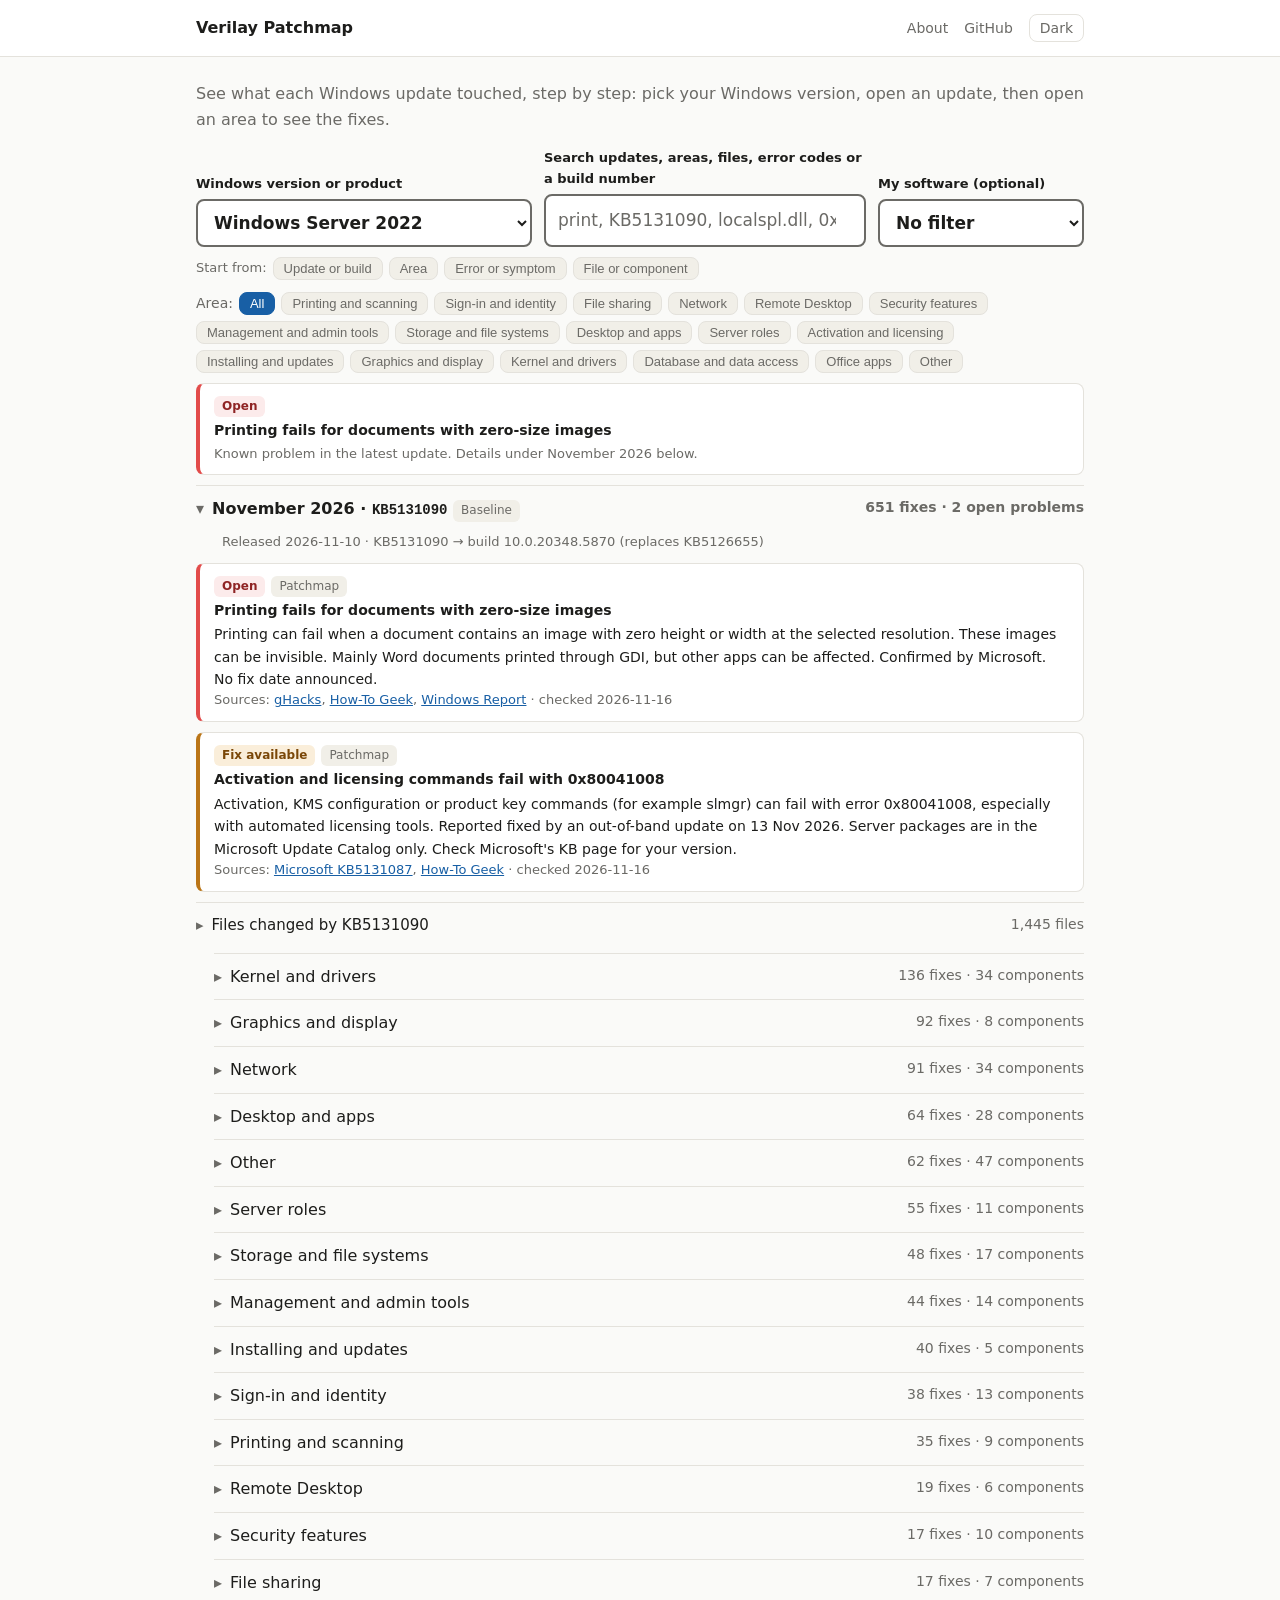
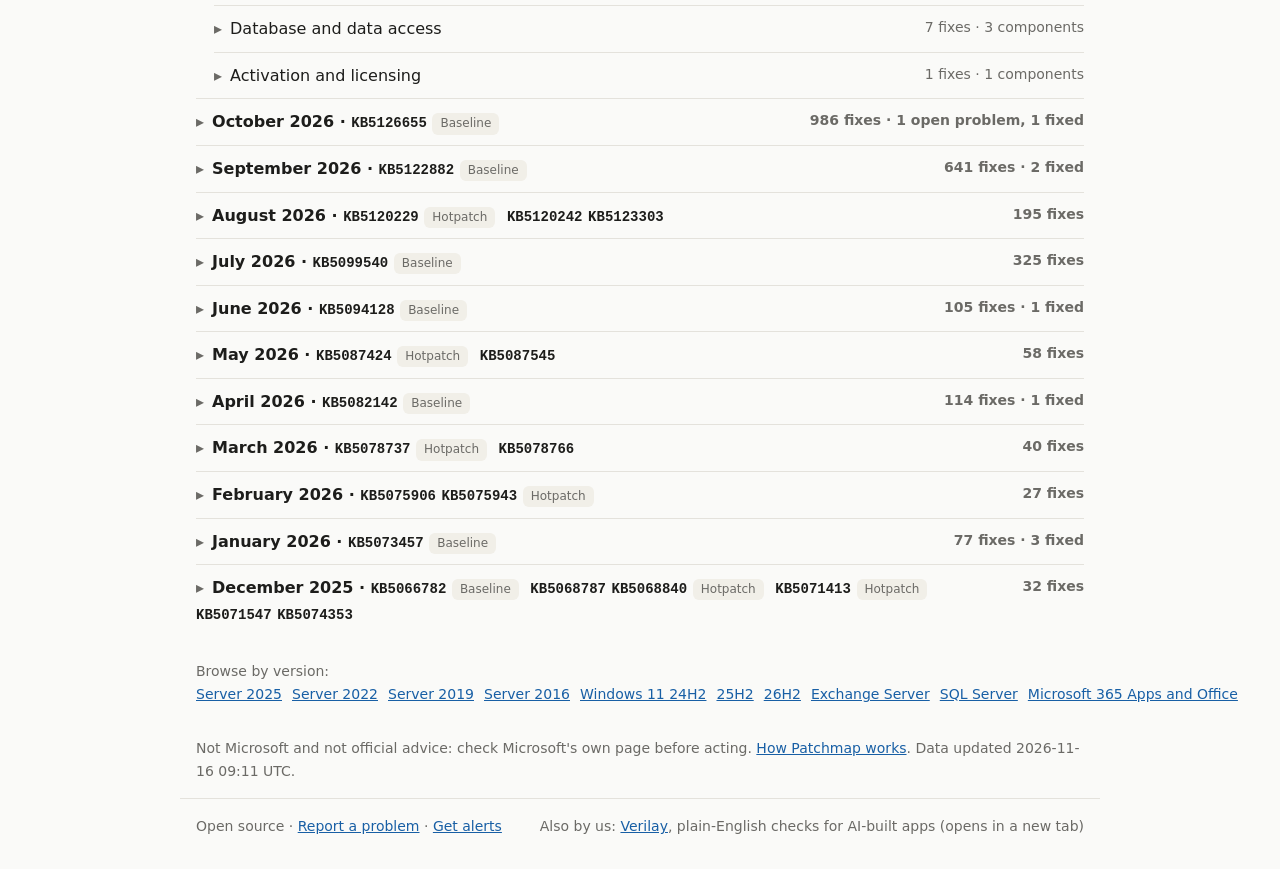
==== index.html @ dab92368 "Four ways in: grouped search suggestions (updates, areas, errors, files/components), Start from row," ====
<!doctype html>
<html lang="en">
<head>
<meta charset="utf-8">
<meta name="viewport" content="width=device-width, initial-scale=1">
<title>Verilay Patchmap</title>
<meta name="description" content="Free, open-source explorer of what each Windows update touched: areas, fixes and known problems, by Windows version.">
<link rel="stylesheet" href="style.css">
<link rel="alternate" type="application/atom+xml" title="Verilay Patchmap: Windows updates and known problems" href="feed.xml">
<script>try { if (localStorage.getItem("pm-theme") === "dark") document.documentElement.dataset.theme = "dark"; } catch (e) {}</script>
</head>
<body>
<header class="top">
  <div class="wrap bar">
    <a class="brand" href="./">Verilay Patchmap</a>
    <nav><a href="about.html">About</a><a href="https://github.com/ekbm/patchmap">GitHub</a><button class="theme" id="theme" type="button">Dark</button></nav>
  </div>
</header>

<main class="wrap">
  <p class="lead">See what each Windows update touched, step by step: pick your Windows version, open an update, then open an area to see the fixes.</p>

  <div class="controls">
    <div class="field">
      <label for="ver">Windows version or product</label>
      <select id="ver"></select>
    </div>
    <div class="field grow">
      <label for="q">Search updates, areas, files, error codes or a build number</label>
      <div class="search-wrap">
        <input id="q" type="search" placeholder="print, KB5131090, localspl.dll, 0x80041008, 20348.5870" autocomplete="off" role="combobox" aria-expanded="false" aria-controls="sugg">
        <div id="sugg" class="sugg" role="listbox" hidden></div>
      </div>
    </div>
    <div class="field">
      <label for="sw">My software (optional)</label>
      <select id="sw"></select>
    </div>
  </div>
  <div class="startfrom" id="startfrom">Start from:
    <button type="button" class="chip" data-mode="update">Update or build</button>
    <button type="button" class="chip" data-mode="area">Area</button>
    <button type="button" class="chip" data-mode="error">Error or symptom</button>
    <button type="button" class="chip" data-mode="file">File or component</button>
  </div>
  <div class="chips" id="chips"></div>

  <section id="swinfo"></section>
  <section id="issues"></section>
  <section id="results" aria-live="polite"></section>
  <section id="months"><p class="muted">Loading…</p></section>

  <p class="browse">Browse by version:
    <a href="/version/server-2025/">Server 2025</a><a href="/version/server-2022/">Server 2022</a><a href="/version/server-2019/">Server 2019</a><a href="/version/server-2016/">Server 2016</a><a href="/version/win11-24h2/">Windows 11 24H2</a><a href="/version/win11-25h2/">25H2</a><a href="/version/win11-26h2/">26H2</a><a href="/version/exchange/">Exchange Server</a><a href="/version/sql-server/">SQL Server</a><a href="/version/m365-apps/">Microsoft 365 Apps and Office</a></p>
  <p class="muted note">Not Microsoft and not official advice: check Microsoft's own page before acting. <a href="about.html">How Patchmap works</a>. <span id="gen"></span></p>
</main>

<footer class="wrap foot">
  <span>Open source · <a href="https://github.com/ekbm/patchmap/issues/new">Report a problem</a> · <a href="about.html#alerts">Get alerts</a></span>
  <span>Also by us: <a href="https://verilay.dev" target="_blank" rel="noopener">Verilay</a>, plain-English checks for AI-built apps (opens in a new tab)</span>
</footer>
<script src="app.js"></script>
</body>
</html>
---- style.css ----
:root {
  --bg: #fafaf8; --card: #ffffff; --text: #1d1d1b; --muted: #6b6a66; --line: #e4e2dc;
  --accent: #185fa5; --danger-bg: #fcebeb; --danger: #8f2424; --warn-bg: #faeeda; --warn: #7a4708;
  --ok-bg: #eaf3de; --ok: #2f5a0d; --chip: #f1efe8; --mono: ui-monospace, Consolas, monospace;
  --stripe-red: #e24b4a; --stripe-amber: #ba7517; --stripe-green: #639922;
  --field: #6b6a66; --focus: rgba(24, 95, 165, 0.25);
}
/* Light is the default for everyone. Dark only when the visitor picks it with the switch. */
:root[data-theme="dark"] {
  --bg: #161615; --card: #1f1f1d; --text: #ecebe6; --muted: #a3a29c; --line: #34332f;
  --accent: #85b7eb; --danger-bg: #3a1818; --danger: #f7c1c1; --warn-bg: #3a2a10; --warn: #fac775;
  --ok-bg: #1f2f12; --ok: #c0dd97; --chip: #2a2a27;
  --field: #8f8e88; --focus: rgba(133, 183, 235, 0.3);
}
.theme { margin-left: 16px; font: inherit; font-size: 14px; color: var(--muted); background: none; border: 1px solid var(--line); border-radius: 8px; padding: 2px 10px; cursor: pointer; }
* { box-sizing: border-box; }
html { -webkit-text-size-adjust: 100%; text-size-adjust: 100%; }
.brand { white-space: nowrap; }
nav { display: flex; align-items: center; }
@media (max-width: 440px) {
  nav a { margin-left: 12px; font-size: 13px; }
  .theme { margin-left: 12px; font-size: 13px; padding: 2px 8px; }
  .brand { font-size: 15px; }
}
body { margin: 0; background: var(--bg); color: var(--text); font: 16px/1.6 system-ui, -apple-system, "Segoe UI", sans-serif; }
a { color: var(--accent); }
.wrap { max-width: 920px; margin: 0 auto; padding: 0 16px; }
.top { border-bottom: 1px solid var(--line); background: var(--card); }
.bar { display: flex; justify-content: space-between; align-items: center; height: 56px; }
.brand { font-weight: 600; color: var(--text); text-decoration: none; }
nav a { margin-left: 16px; font-size: 14px; color: var(--muted); text-decoration: none; }
.lead { color: var(--muted); margin: 24px 0 16px; }
.controls { display: flex; gap: 12px; flex-wrap: wrap; align-items: flex-end; }
.field { display: flex; flex-direction: column; gap: 4px; }
.field.grow { flex: 1 1 260px; min-width: 0; }
.field label { font-size: 13px; font-weight: 600; color: var(--text); }
select, input { font: inherit; font-size: 17px; padding: 11px 12px; border: 2px solid var(--field); border-radius: 8px; background: var(--card); color: var(--text); width: 100%; }
select { font-weight: 600; cursor: pointer; }
input::placeholder { color: var(--muted); }
select:hover, input:hover { border-color: var(--text); }
select:focus, input:focus { outline: none; border-color: var(--accent); box-shadow: 0 0 0 3px var(--focus); }
.chips { margin: 12px 0 8px; display: flex; flex-wrap: wrap; gap: 6px; }
.chip { font-size: 13px; padding: 3px 10px; border-radius: 8px; background: var(--chip); border: 1px solid var(--line); color: var(--muted); cursor: pointer; }
.chip.on { background: var(--accent); color: var(--card); border-color: var(--accent); }
.issue { background: var(--card); border: 1px solid var(--line); border-left: 4px solid var(--muted); border-radius: 8px; padding: 10px 14px; margin: 10px 0; font-size: 14px; color: var(--text); }
.issue.open { border-left-color: var(--stripe-red); }
.issue.mitigated, .issue.fix-rolling-out, .issue.fix-available { border-left-color: var(--stripe-amber); }
.issue.fixed { border-left-color: var(--stripe-green); }
.issue.build { border-left-color: var(--accent); }
.issue.build > div { margin-top: 4px; }
.sw-box { border: 1px solid var(--line); border-left: 4px solid var(--accent); border-radius: 8px; padding: 8px 14px; margin: 10px 0; background: var(--card); }
.sw-h { font-weight: 600; font-size: 14px; margin-bottom: 2px; }
.sw-box details { border-top: 1px solid var(--line); }
.sw-box details:first-of-type { border-top: 0; }
.sw-box summary { padding: 6px 0; font-size: 14px; }
.sw-box .is { margin: 2px 0 6px 20px; }
.sw-card { border: 0; margin: 8px 0 0; }
.sw-card > summary { font-size: 14px; color: var(--accent); padding: 4px 0; }
.sw-list { margin: 6px 0; padding-left: 20px; font-size: 14px; }
.sw-list li { margin: 4px 0; }
.files { margin: 6px 0; }
.files > summary { font-size: 15px; }
.files-body { margin-left: 18px; }
.files-body .fix { margin-left: 18px; }
.picker { border: 1px solid var(--line); border-left: 4px solid var(--accent); border-radius: 8px; padding: 10px 14px; background: var(--card); margin: 8px 0 14px; }
.feedlink { display: flex; flex-wrap: wrap; gap: 8px; align-items: center; margin: 10px 0 2px; }
.feedlink code { font-family: var(--mono); font-size: 13px; background: var(--chip); padding: 6px 8px; border-radius: 6px; overflow-wrap: anywhere; flex: 1 1 260px; }
.feedlink .theme { margin-left: 0; }
.tshoot { margin-top: 8px; border-top: 1px solid var(--line); }
.tshoot > summary { font-weight: 600; color: var(--accent); }
.tshoot details { margin-left: 8px; }
.fh-month { margin-top: 6px; }
.fh-month > div { margin-left: 8px; }
.files.hp > summary { color: var(--muted); }
.search-wrap { position: relative; }
.sugg { position: absolute; left: 0; right: 0; top: calc(100% + 4px); z-index: 20; background: var(--card); border: 1px solid var(--field); border-radius: 8px; max-height: 60vh; overflow-y: auto; padding: 4px 0; }
.sugg .sg-h { font-size: 12px; font-weight: 600; color: var(--muted); padding: 6px 12px 2px; }
.sugg .sg-i { display: flex; justify-content: space-between; gap: 10px; padding: 6px 12px; cursor: pointer; font-size: 15px; }
.sugg .sg-i small { color: var(--muted); font-size: 12px; white-space: nowrap; }
.sugg .sg-i.active, .sugg .sg-i:hover { background: var(--chip); }
.startfrom { margin: 10px 0 0; font-size: 13px; color: var(--muted); display: flex; flex-wrap: wrap; gap: 6px; align-items: center; }
.startfrom .chip.on { background: var(--accent); color: var(--card); border-color: var(--accent); }
.jumps { margin-top: 8px; font-size: 14px; display: flex; flex-wrap: wrap; gap: 6px; align-items: center; }
.jumps .jl { font-size: 13px; padding: 2px 9px; border-radius: 8px; background: var(--chip); border: 1px solid var(--line); color: var(--text); text-decoration: none; }
.jumps .jh { color: var(--muted); font-size: 13px; }
.ok-line { color: var(--ok); font-weight: 600; }
.issue .it { font-weight: 600; display: block; margin: 2px 0; }
.issue .is { color: var(--muted); font-size: 13px; }
.pill { display: inline-block; font-size: 12px; font-weight: 600; padding: 1px 8px; border-radius: 6px; margin-right: 6px; }
.pill.open { background: var(--danger-bg); color: var(--danger); }
.pill.mitigated, .pill.fix-rolling-out, .pill.fix-available { background: var(--warn-bg); color: var(--warn); }
.pill.fixed { background: var(--ok-bg); color: var(--ok); }
.pill.src { background: var(--chip); color: var(--muted); font-weight: 400; }
.fixed-list { margin: 6px 0 10px; }
.fixed-list summary { font-size: 14px; color: var(--muted); }
.fixed-list .issue { margin-left: 18px; }
details { border-top: 1px solid var(--line); }
details details { margin-left: 18px; }
summary { cursor: pointer; padding: 10px 0; display: flex; justify-content: space-between; gap: 12px; list-style: none; }
summary::-webkit-details-marker { display: none; }
summary > .l::before { content: "▸"; color: var(--muted); margin-right: 8px; }
details[open] > summary > .l::before { content: "▾"; }
summary .l { flex: 1; min-width: 0; }
summary .r { color: var(--muted); font-size: 14px; white-space: nowrap; }
.month > summary { font-weight: 600; }
.kb { font-family: var(--mono); font-size: 14px; }
.fix { margin-left: 36px; padding: 6px 0; border-top: 1px dashed var(--line); font-size: 14px; display: flex; gap: 10px; flex-wrap: wrap; }
.fix .cve { font-family: var(--mono); font-size: 13px; }
.sev { font-size: 12px; padding: 1px 8px; border-radius: 6px; background: var(--chip); }
.sev.Critical { background: var(--danger-bg); color: var(--danger); }
.sev.Important { background: var(--warn-bg); color: var(--warn); }
.muted { color: var(--muted); font-size: 14px; }
.meta { color: var(--muted); font-size: 13px; margin: 0 0 6px 26px; }
.note { margin: 32px 0 16px; }
.about h2 { font-size: 18px; }
.foot { display: flex; justify-content: space-between; flex-wrap: wrap; gap: 8px; padding-top: 16px; padding-bottom: 32px; border-top: 1px solid var(--line); font-size: 14px; color: var(--muted); }
.sr { position: absolute; width: 1px; height: 1px; overflow: hidden; clip: rect(0 0 0 0); }
.page h1 { font-size: 26px; margin: 8px 0 4px; }
.crumbs { margin: 20px 0 0; }
.tablewrap { overflow-x: auto; }
.browse { margin: 24px 0 0; font-size: 14px; color: var(--muted); }
.browse a { margin-right: 10px; white-space: nowrap; }
.page h2 { font-size: 18px; margin: 32px 0 8px; }
.page li { margin: 4px 0; }
.steps { padding-left: 22px; }
.legend .issue { margin: 8px 0; }
.src-table { width: 100%; border-collapse: collapse; font-size: 14px; }
.src-table th, .src-table td { text-align: left; padding: 8px 10px 8px 0; border-top: 1px solid var(--line); vertical-align: top; }
.src-table th { color: var(--muted); font-weight: 500; }
.res-h { font-size: 15px; margin: 16px 0 4px; }
@media (max-width: 560px) { summary { flex-wrap: wrap; } summary .l { flex-basis: calc(100% - 32px); overflow-wrap: anywhere; } summary .r { white-space: normal; width: 100%; padding-left: 18px; } .fix { margin-left: 12px; } details details { margin-left: 10px; } }
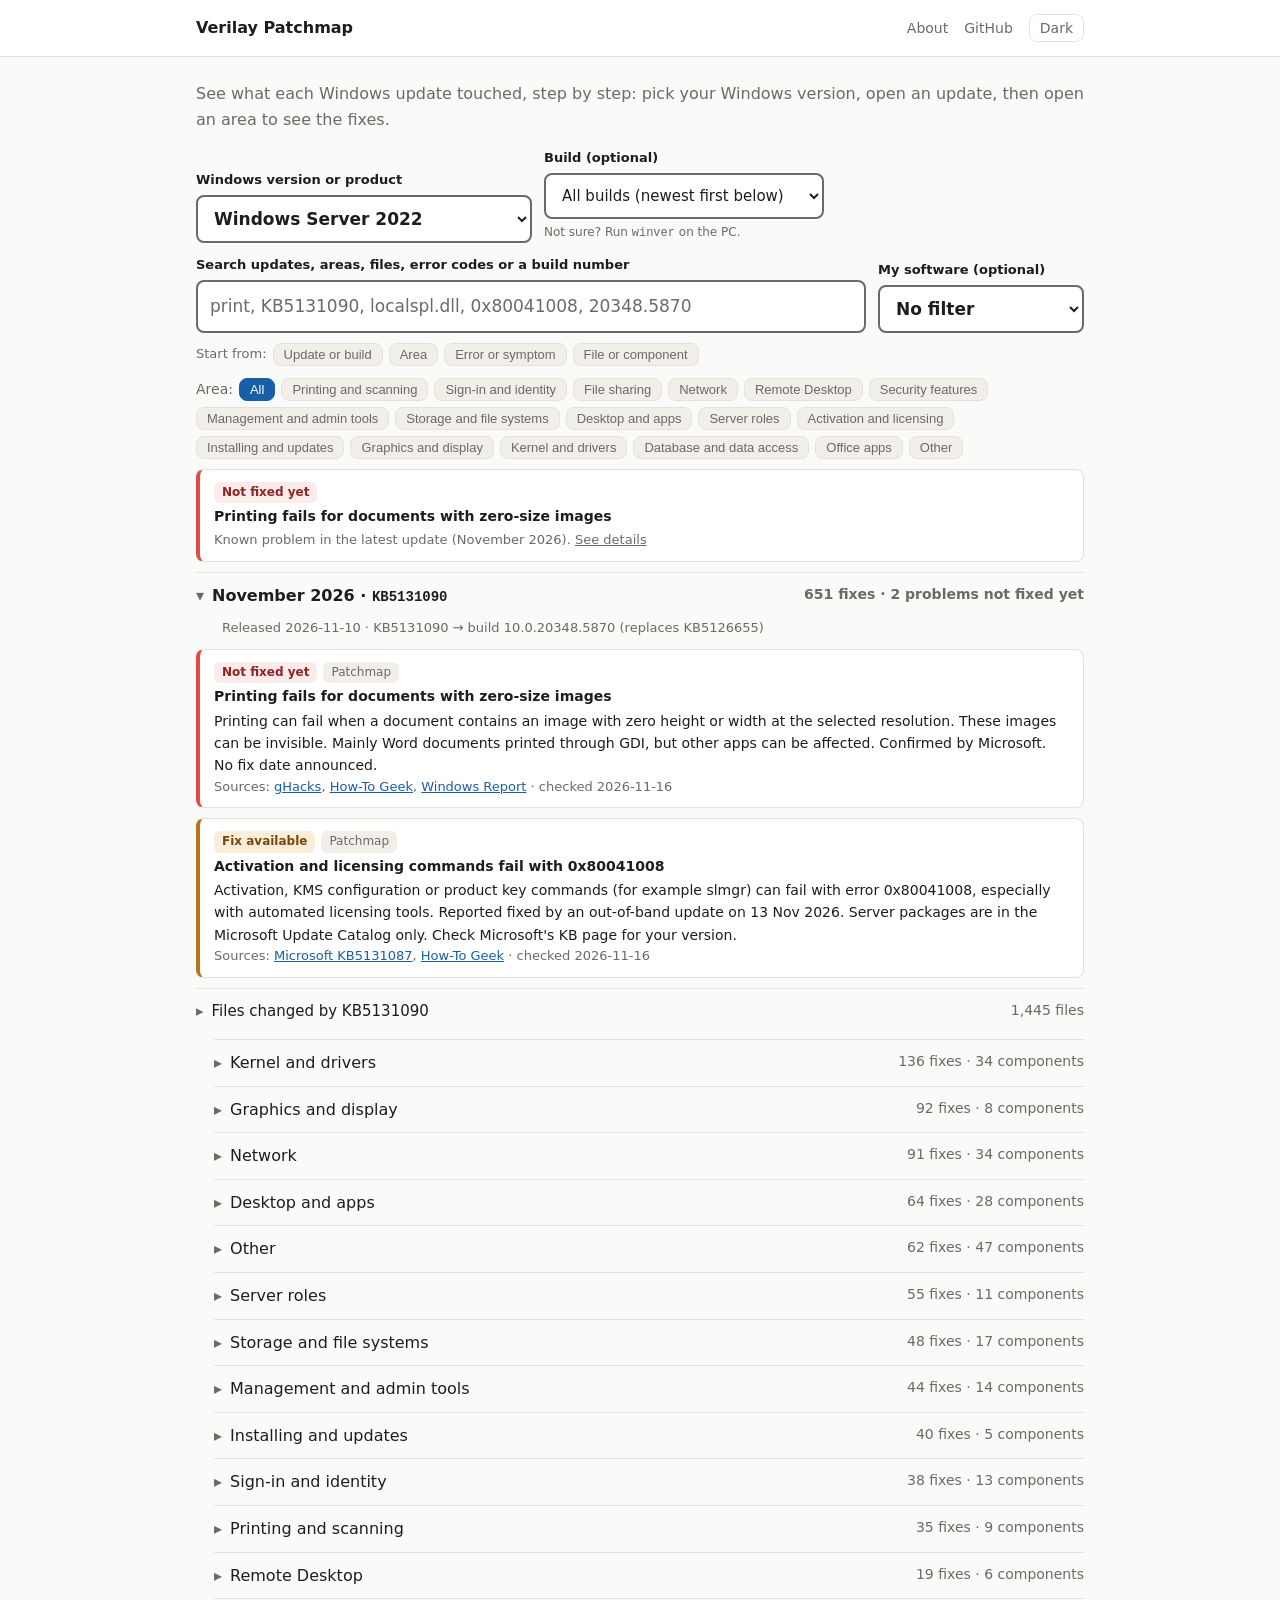
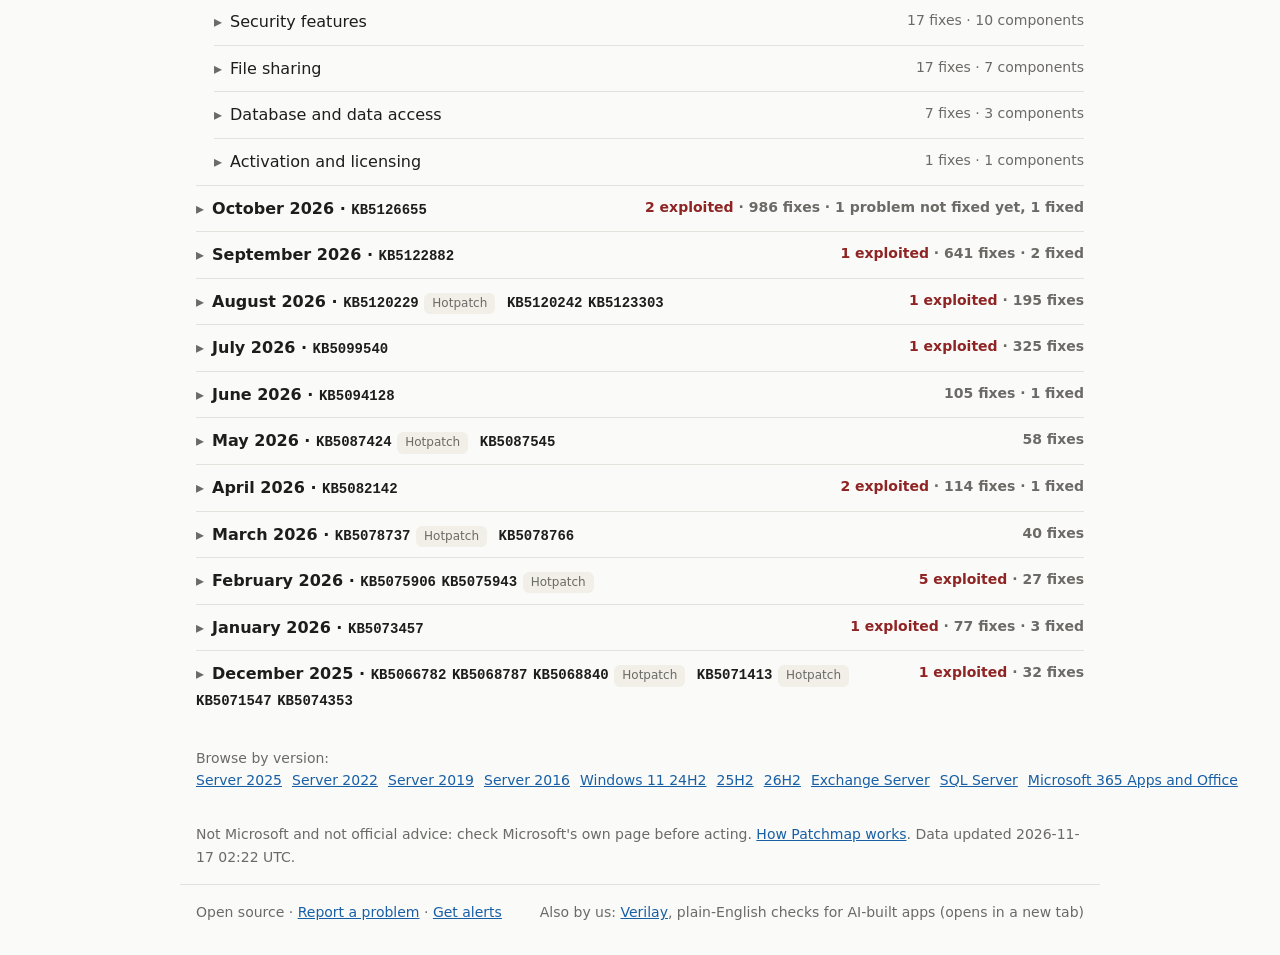
==== commit bed558a1: "Build menu next to the Windows version (newest first, with update, month and hotpatch/baseline); Bas" ====
--- a/index.html
+++ b/index.html
@@ -24,6 +24,11 @@
     <div class="field">
       <label for="ver">Windows version or product</label>
       <select id="ver"></select>
+    </div>
+    <div class="field" id="bldfield">
+      <label for="bld">Build (optional)</label>
+      <select id="bld"></select>
+      <small class="hint">Not sure? Run <code>winver</code> on the PC.</small>
     </div>
     <div class="field grow">
       <label for="q">Search updates, areas, files, error codes or a build number</label>
--- a/style.css
+++ b/style.css
@@ -83,6 +83,20 @@
 .jumps { margin-top: 8px; font-size: 14px; display: flex; flex-wrap: wrap; gap: 6px; align-items: center; }
 .jumps .jl { font-size: 13px; padding: 2px 9px; border-radius: 8px; background: var(--chip); border: 1px solid var(--line); color: var(--text); text-decoration: none; }
 .jumps .jh { color: var(--muted); font-size: 13px; }
+.shot { margin: 14px 0 18px; }
+.shot img { max-width: 100%; height: auto; border: 1px solid var(--line); border-radius: 8px; display: block; }
+.shot figcaption { font-size: 13px; color: var(--muted); margin-top: 6px; }
+a.issue.banner { display: block; text-decoration: none; cursor: pointer; }
+a.issue.banner:hover { border-color: var(--stripe-red); }
+.issue.flash { box-shadow: 0 0 0 3px var(--focus); transition: box-shadow .3s; }
+.pill.xp { background: var(--danger-bg); color: var(--danger); }
+.pill.dis { background: var(--warn-bg); color: var(--warn); }
+.xp-txt { color: var(--danger); font-weight: 600; }
+.xp-line { margin-top: 6px; padding: 6px 10px; border-radius: 6px; background: var(--danger-bg); color: var(--danger); }
+.field[hidden] { display: none; }
+.field .hint { font-size: 12px; color: var(--muted); }
+.field .hint code { font-size: 12px; }
+#bld { max-width: 280px; font-size: 15px; font-weight: 400; }
 .ok-line { color: var(--ok); font-weight: 600; }
 .issue .it { font-weight: 600; display: block; margin: 2px 0; }
 .issue .is { color: var(--muted); font-size: 13px; }
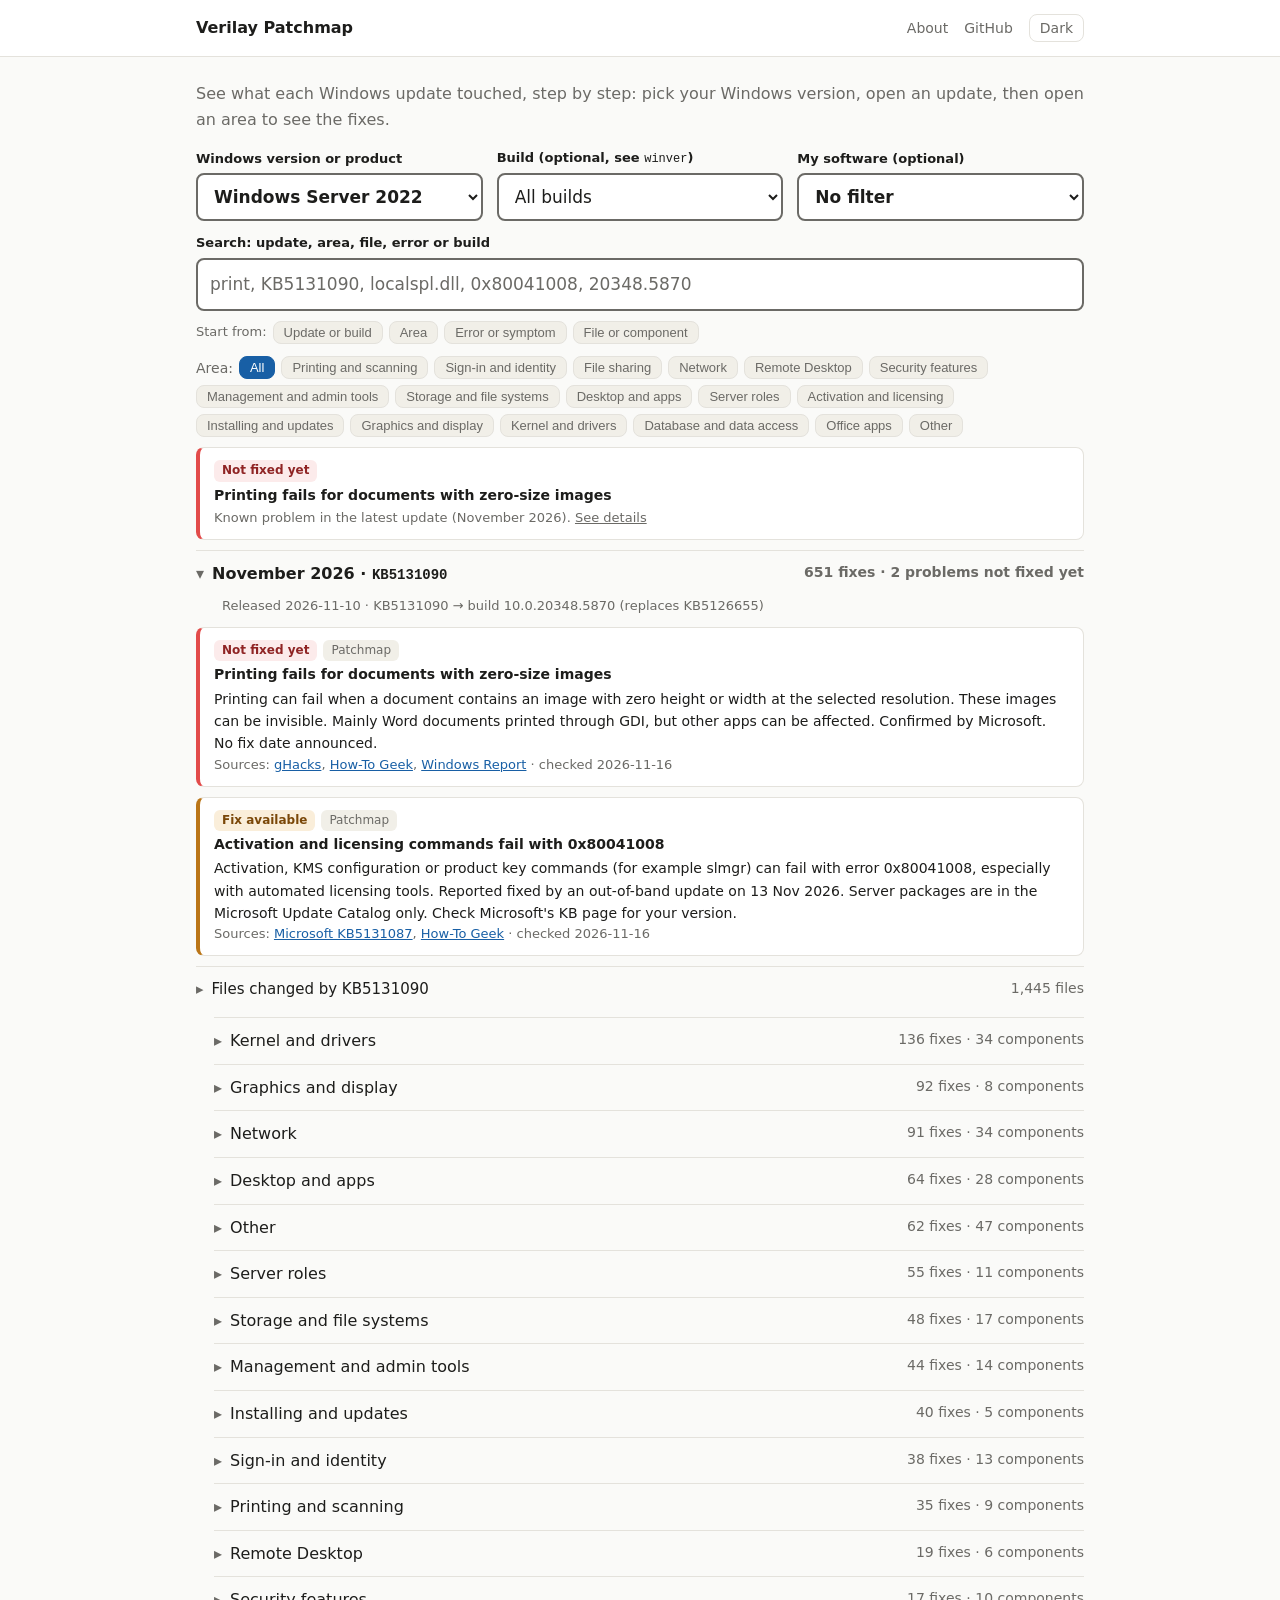
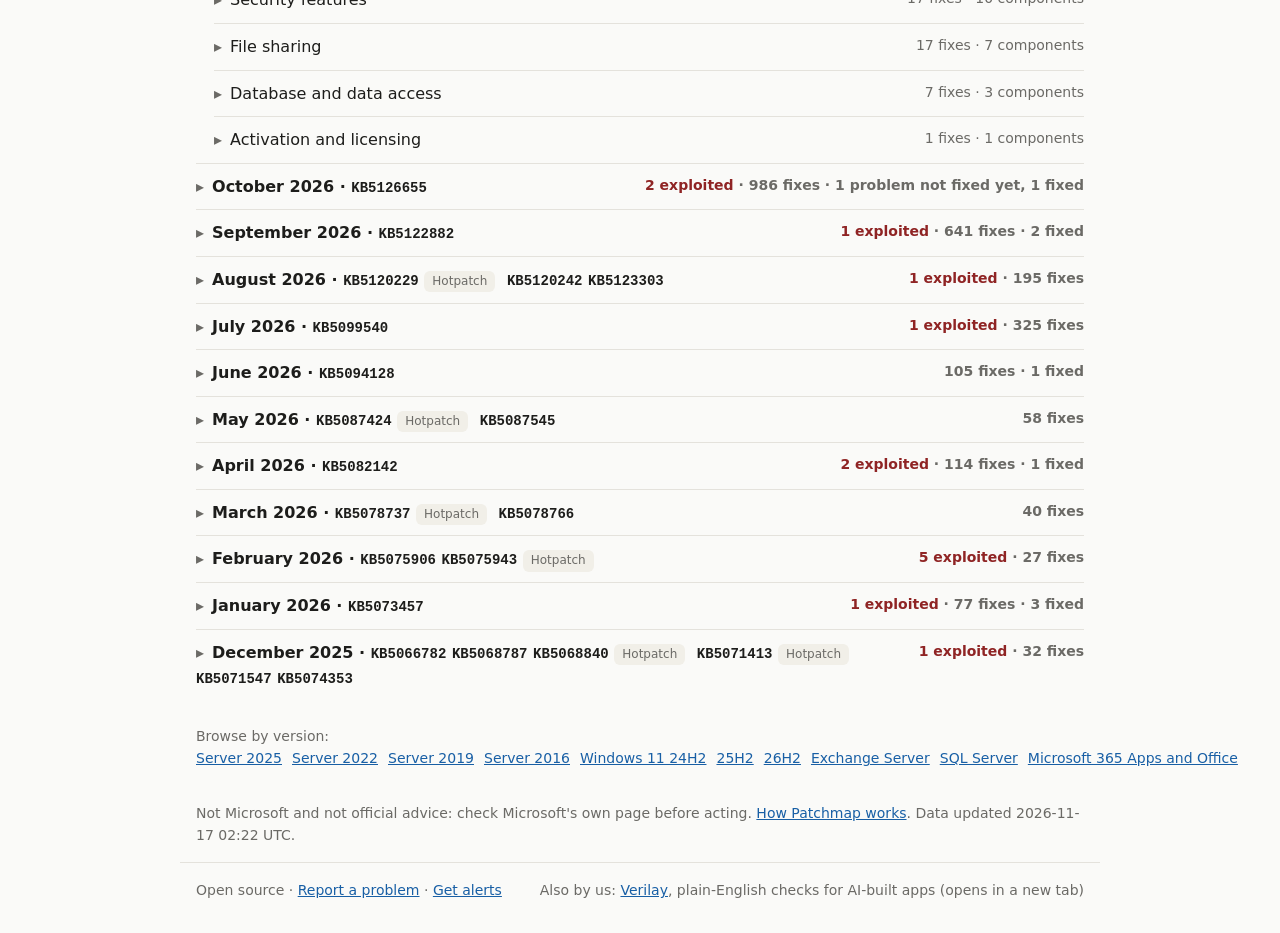
==== commit 96c1e476: "Tidier controls: version, build and software in one row, full-width search below; winver hint in the" ====
--- a/index.html
+++ b/index.html
@@ -26,20 +26,19 @@
       <select id="ver"></select>
     </div>
     <div class="field" id="bldfield">
-      <label for="bld">Build (optional)</label>
+      <label for="bld" title="Run winver on the PC to see its build">Build (optional, see <code>winver</code>)</label>
       <select id="bld"></select>
-      <small class="hint">Not sure? Run <code>winver</code> on the PC.</small>
+    </div>
+    <div class="field">
+      <label for="sw">My software (optional)</label>
+      <select id="sw"></select>
     </div>
     <div class="field grow">
-      <label for="q">Search updates, areas, files, error codes or a build number</label>
+      <label for="q">Search: update, area, file, error or build</label>
       <div class="search-wrap">
         <input id="q" type="search" placeholder="print, KB5131090, localspl.dll, 0x80041008, 20348.5870" autocomplete="off" role="combobox" aria-expanded="false" aria-controls="sugg">
         <div id="sugg" class="sugg" role="listbox" hidden></div>
       </div>
-    </div>
-    <div class="field">
-      <label for="sw">My software (optional)</label>
-      <select id="sw"></select>
     </div>
   </div>
   <div class="startfrom" id="startfrom">Start from:
--- a/style.css
+++ b/style.css
@@ -30,9 +30,11 @@
 .brand { font-weight: 600; color: var(--text); text-decoration: none; }
 nav a { margin-left: 16px; font-size: 14px; color: var(--muted); text-decoration: none; }
 .lead { color: var(--muted); margin: 24px 0 16px; }
-.controls { display: flex; gap: 12px; flex-wrap: wrap; align-items: flex-end; }
+/* Row 1: version, build, software (three equal columns). Row 2: search, full width. Phones: one column. */
+.controls { display: grid; grid-template-columns: repeat(3, minmax(0, 1fr)); gap: 12px 14px; align-items: end; }
 .field { display: flex; flex-direction: column; gap: 4px; }
-.field.grow { flex: 1 1 260px; min-width: 0; }
+.field.grow { grid-column: 1 / -1; }
+@media (max-width: 640px) { .controls { grid-template-columns: 1fr; } }
 .field label { font-size: 13px; font-weight: 600; color: var(--text); }
 select, input { font: inherit; font-size: 17px; padding: 11px 12px; border: 2px solid var(--field); border-radius: 8px; background: var(--card); color: var(--text); width: 100%; }
 select { font-weight: 600; cursor: pointer; }
@@ -94,9 +96,10 @@
 .xp-txt { color: var(--danger); font-weight: 600; }
 .xp-line { margin-top: 6px; padding: 6px 10px; border-radius: 6px; background: var(--danger-bg); color: var(--danger); }
 .field[hidden] { display: none; }
+.field label code { font-family: var(--mono); font-size: 12px; font-weight: 400; }
 .field .hint { font-size: 12px; color: var(--muted); }
 .field .hint code { font-size: 12px; }
-#bld { max-width: 280px; font-size: 15px; font-weight: 400; }
+#bld { font-weight: 400; }
 .ok-line { color: var(--ok); font-weight: 600; }
 .issue .it { font-weight: 600; display: block; margin: 2px 0; }
 .issue .is { color: var(--muted); font-size: 13px; }
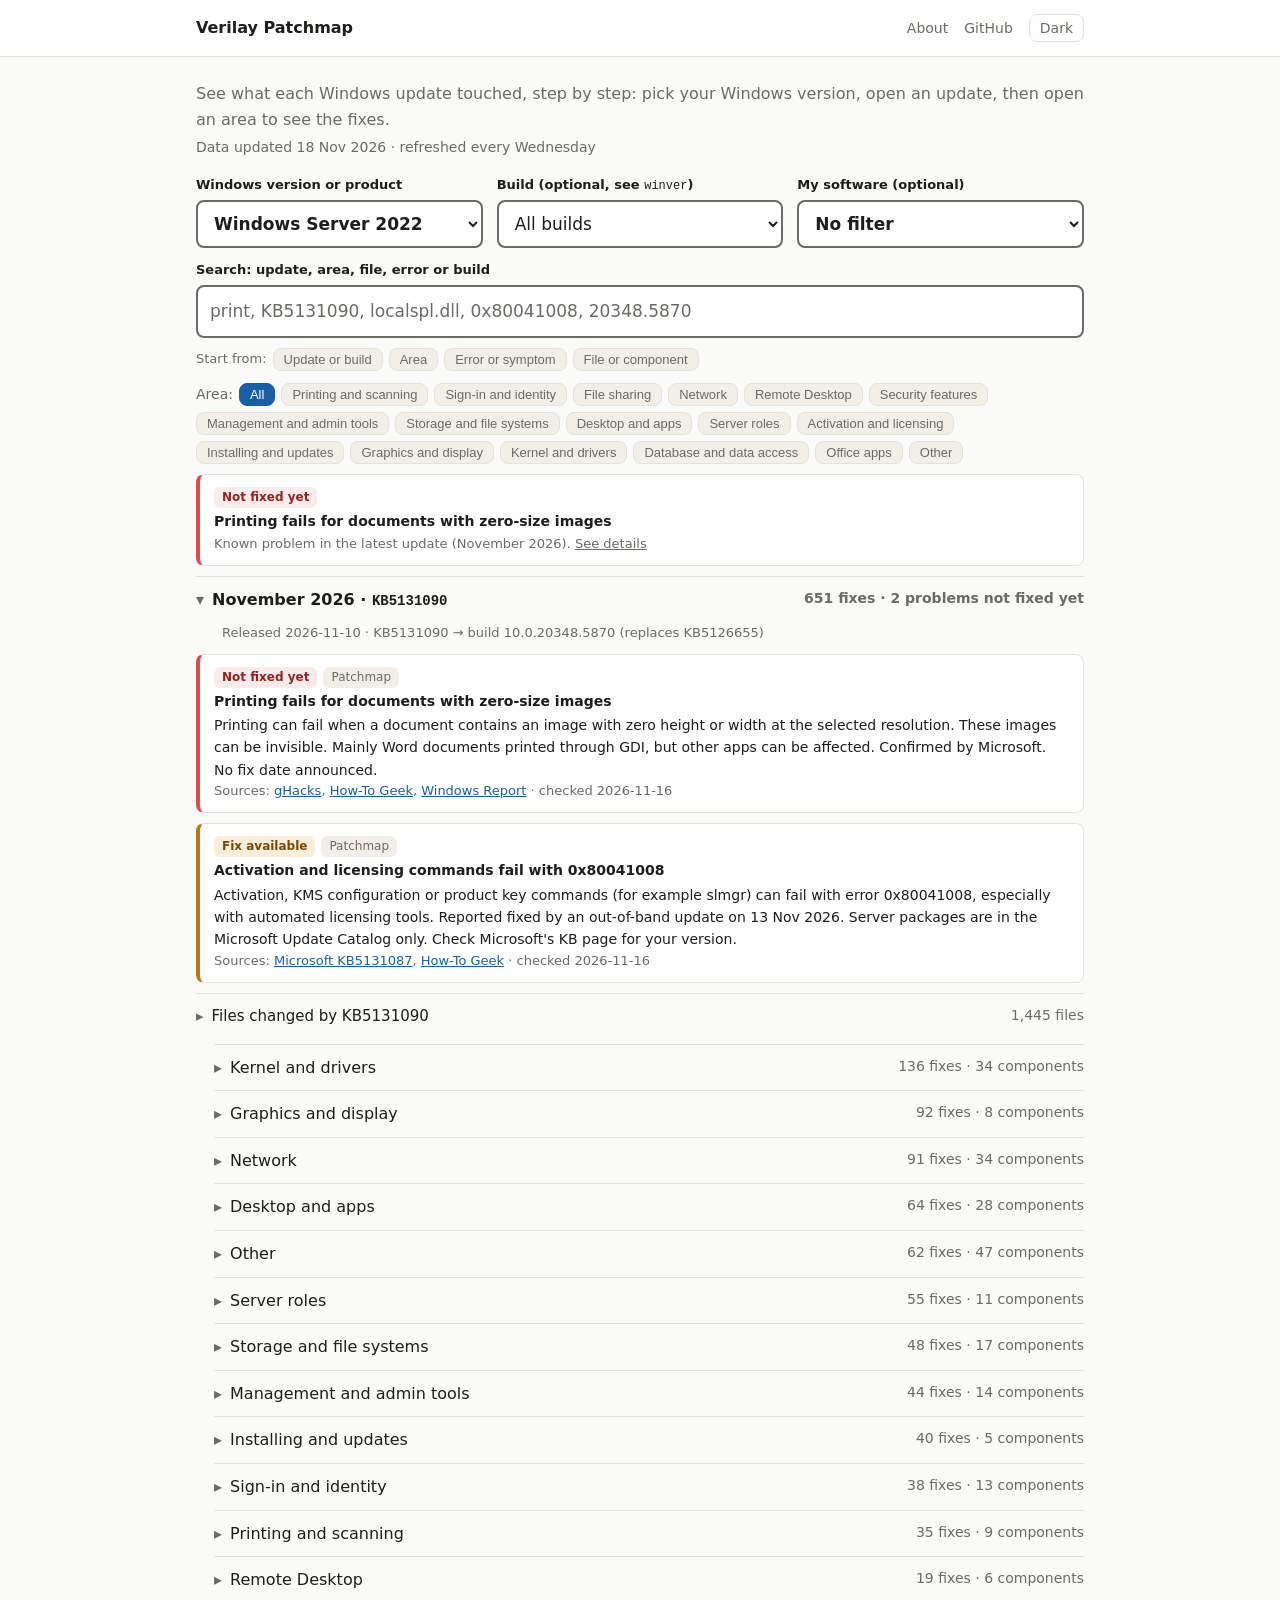
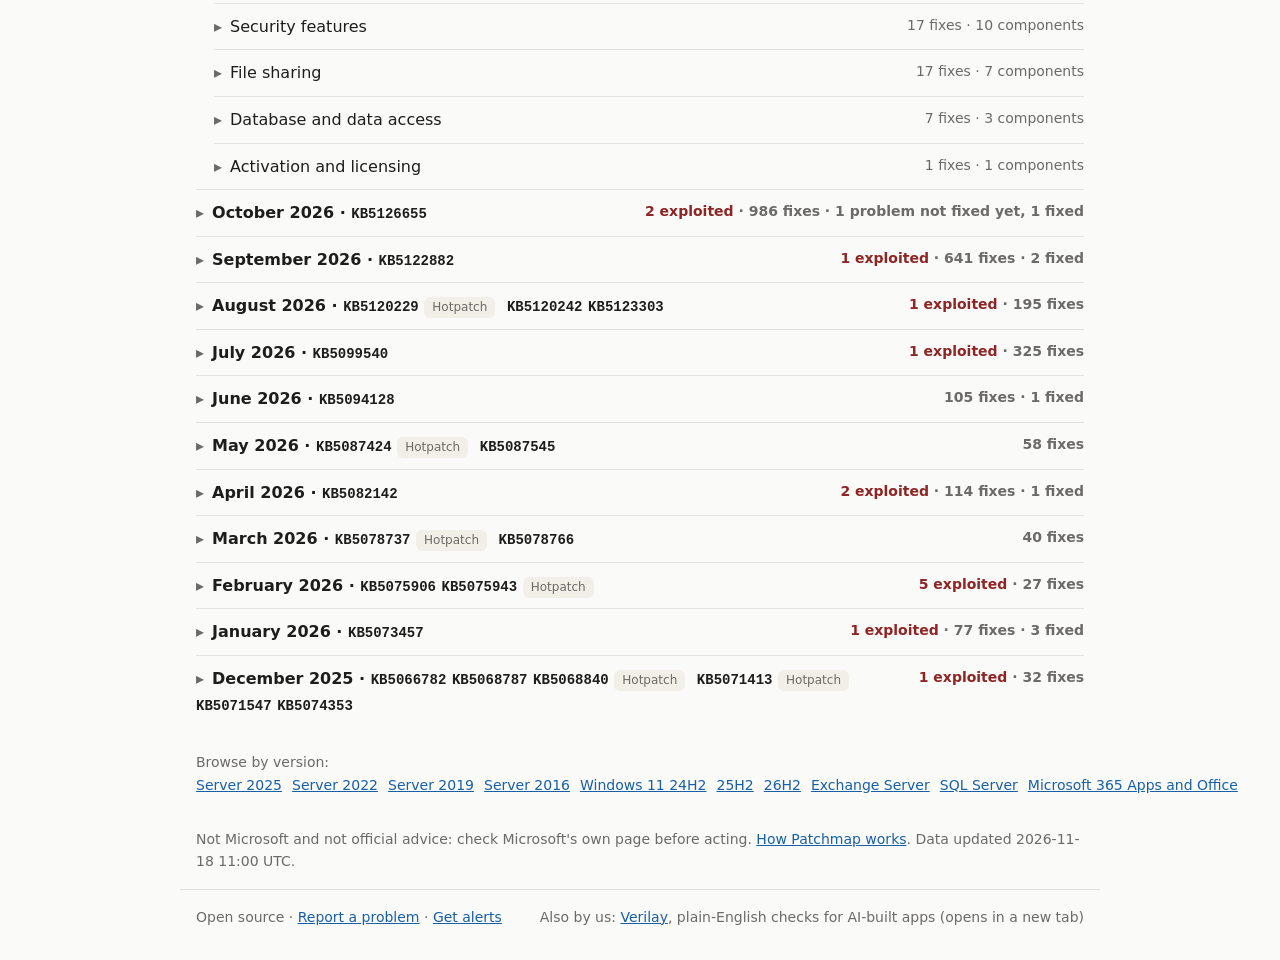
==== commit aba95eb3: "Show the data date near the top: 'Data updated <date> · refreshed every Wednesday' Co-Authored-By: C" ====
--- a/index.html
+++ b/index.html
@@ -19,6 +19,7 @@
 
 <main class="wrap">
   <p class="lead">See what each Windows update touched, step by step: pick your Windows version, open an update, then open an area to see the fixes.</p>
+  <p class="muted fresh" id="gentop"></p>
 
   <div class="controls">
     <div class="field">
--- a/style.css
+++ b/style.css
@@ -30,6 +30,9 @@
 .brand { font-weight: 600; color: var(--text); text-decoration: none; }
 nav a { margin-left: 16px; font-size: 14px; color: var(--muted); text-decoration: none; }
 .lead { color: var(--muted); margin: 24px 0 16px; }
+.lead:has(+ .fresh) { margin-bottom: 4px; }
+.fresh { margin: 0 0 16px; font-size: 13px; }
+.fresh:empty { display: none; }
 /* Row 1: version, build, software (three equal columns). Row 2: search, full width. Phones: one column. */
 .controls { display: grid; grid-template-columns: repeat(3, minmax(0, 1fr)); gap: 12px 14px; align-items: end; }
 .field { display: flex; flex-direction: column; gap: 4px; }
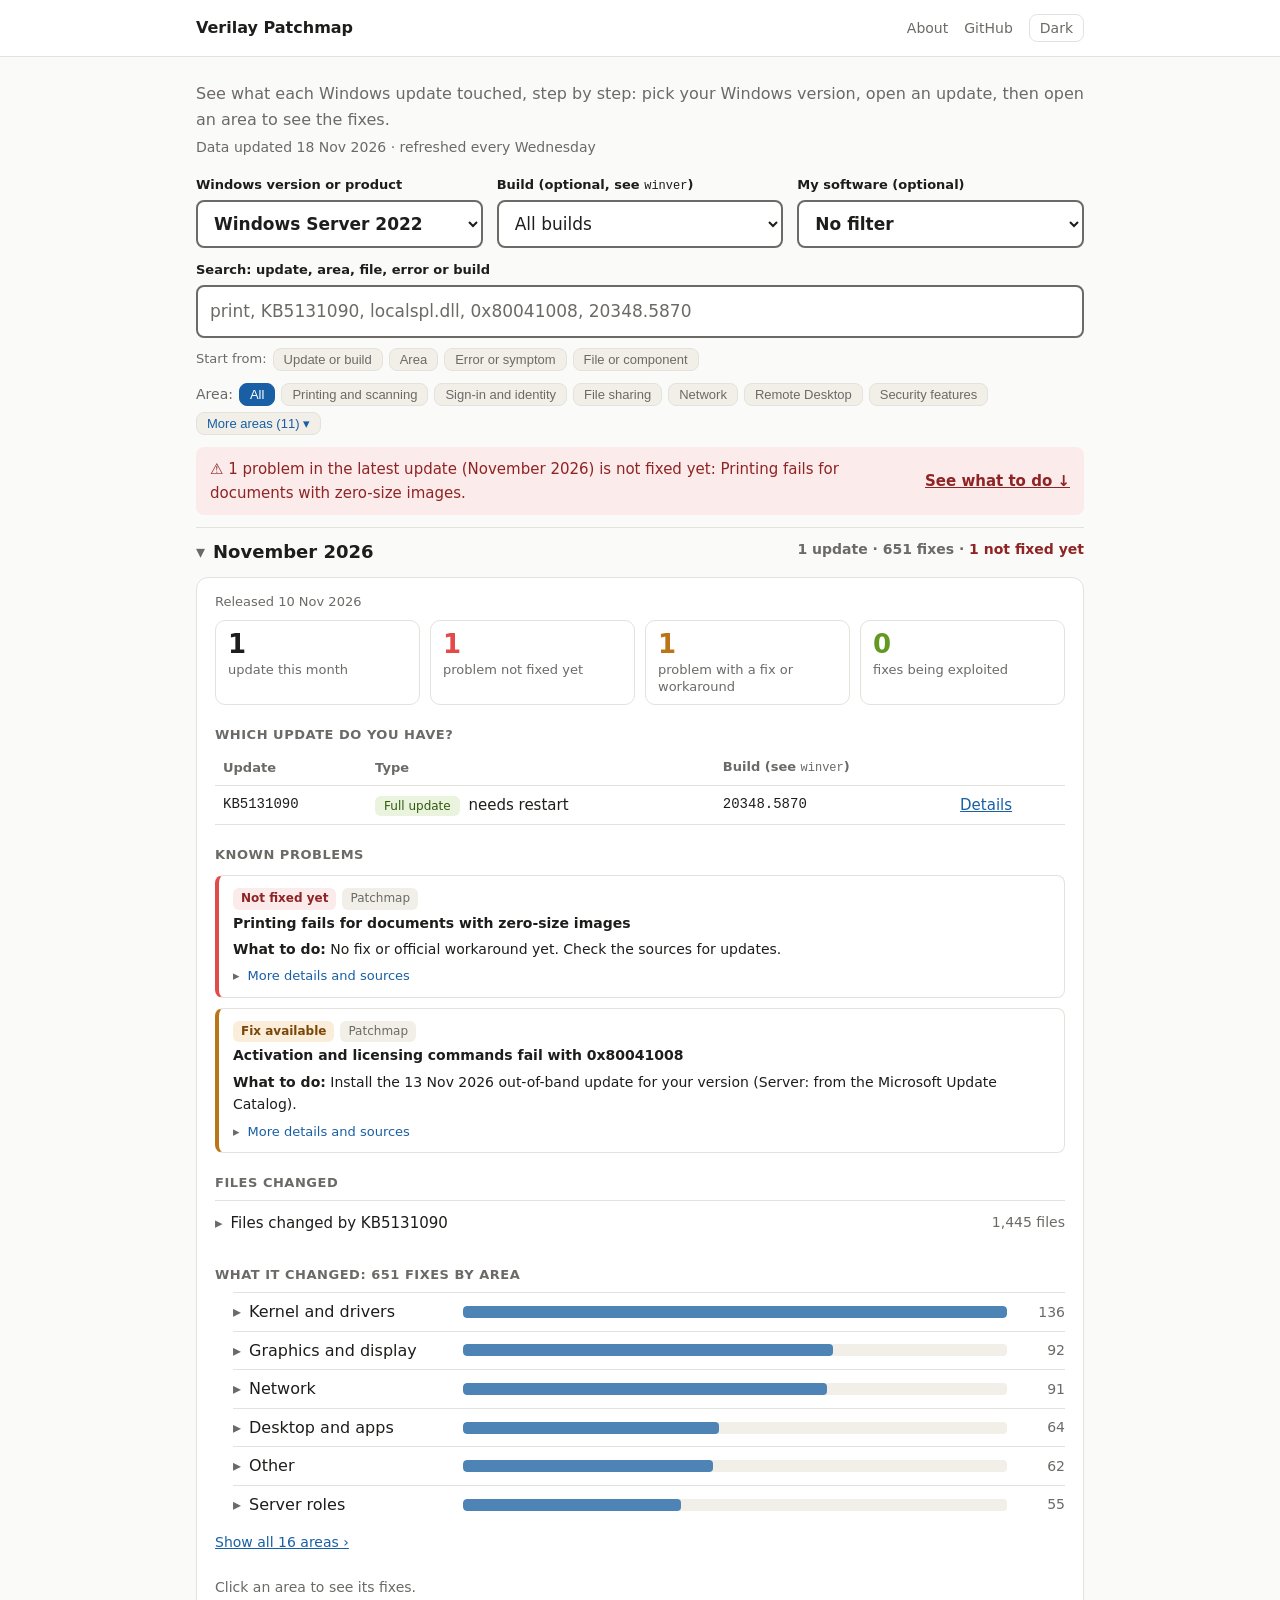
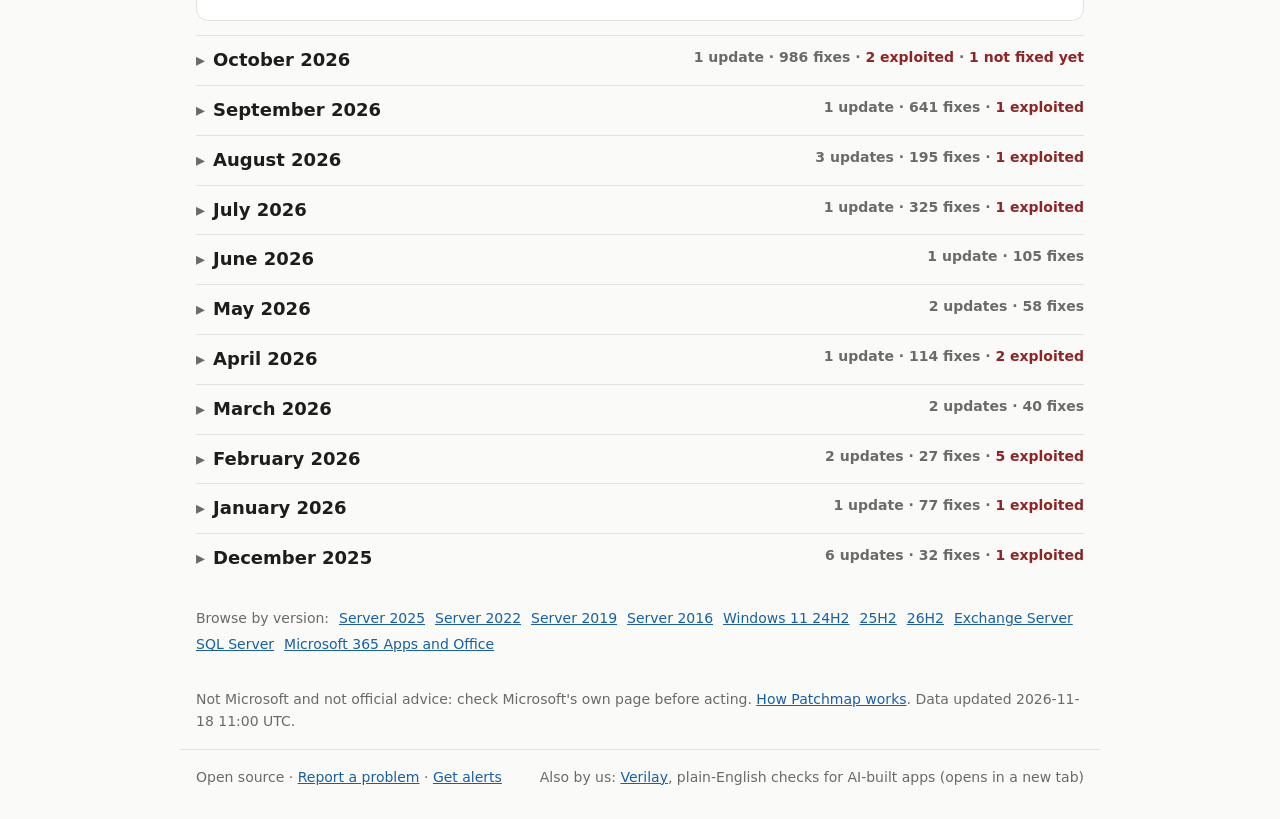
==== commit 4a4225cd: "Links to other sites (Microsoft, CISA, GitHub) open in a new tab on every page; Patchmap's own links" ====
--- a/index.html
+++ b/index.html
@@ -7,7 +7,10 @@
 <meta name="description" content="Free, open-source explorer of what each Windows update touched: areas, fixes and known problems, by Windows version.">
 <link rel="stylesheet" href="style.css">
 <link rel="alternate" type="application/atom+xml" title="Verilay Patchmap: Windows updates and known problems" href="feed.xml">
-<script>try { if (localStorage.getItem("pm-theme") === "dark") document.documentElement.dataset.theme = "dark"; } catch (e) {}</script>
+<script>try { if (localStorage.getItem("pm-theme") === "dark") document.documentElement.dataset.theme = "dark"; } catch (e) {}
+// Links to other sites (Microsoft, CISA, GitHub) open in a new tab, so Patchmap stays open
+document.addEventListener("click", (ev) => { const a = ev.target.closest && ev.target.closest("a[href]");
+  if (a && /^https?:$/.test(a.protocol) && a.host !== location.host) { a.target = "_blank"; a.rel = "noopener"; } });</script>
 </head>
 <body>
 <header class="top">
--- a/style.css
+++ b/style.css
@@ -138,8 +138,9 @@
 .page h1 { font-size: 26px; margin: 8px 0 4px; }
 .crumbs { margin: 20px 0 0; }
 .tablewrap { overflow-x: auto; }
-.browse { margin: 24px 0 0; font-size: 14px; color: var(--muted); }
-.browse a { margin-right: 10px; white-space: nowrap; }
+/* flex + wrap: the links sit side by side with no spaces between them, so they could never wrap on their own */
+.browse { margin: 24px 0 0; font-size: 14px; color: var(--muted); display: flex; flex-wrap: wrap; gap: 4px 10px; }
+.browse a { white-space: nowrap; }
 .page h2 { font-size: 18px; margin: 32px 0 8px; }
 .page li { margin: 4px 0; }
 .steps { padding-left: 22px; }
@@ -149,3 +150,65 @@
 .src-table th { color: var(--muted); font-weight: 500; }
 .res-h { font-size: 15px; margin: 16px 0 4px; }
 @media (max-width: 560px) { summary { flex-wrap: wrap; } summary .l { flex-basis: calc(100% - 32px); overflow-wrap: anywhere; } summary .r { white-space: normal; width: 100%; padding-left: 18px; } .fix { margin-left: 12px; } details details { margin-left: 10px; } }
+
+/* ---- Month view: numbers first, short cards, area bars (19 Nov) ---- */
+.alert-line { display: flex; gap: 12px; align-items: center; background: var(--danger-bg); color: var(--danger); border-radius: 8px; padding: 10px 14px; font-size: 15px; margin: 12px 0; text-decoration: none; }
+.alert-line b { margin-left: auto; white-space: nowrap; text-decoration: underline; }
+.alert-line:hover { box-shadow: 0 0 0 2px var(--stripe-red) inset; }
+.month > summary .l { font-size: 18px; }
+.mbody { background: var(--card); border: 1px solid var(--line); border-radius: 12px; padding: 14px 18px 8px; margin: 0 0 14px; }
+.mbody .meta { margin: 0 0 8px; }
+.tiles { display: grid; grid-template-columns: repeat(4, 1fr); gap: 10px; margin: 6px 0 4px; }
+.tile { border: 1px solid var(--line); border-radius: 10px; padding: 8px 12px; }
+.tile .n { font-size: 26px; font-weight: 650; line-height: 1.2; }
+.tile .tl { font-size: 13px; color: var(--muted); line-height: 1.35; }
+.tile.red .n { color: var(--stripe-red); } .tile.amber .n { color: var(--stripe-amber); } .tile.green .n { color: var(--stripe-green); }
+.mh { font-size: 13px; margin: 20px 0 6px; text-transform: uppercase; letter-spacing: .04em; color: var(--muted); }
+table.ups { width: 100%; border-collapse: collapse; font-size: 15px; }
+table.ups th { text-align: left; font-size: 13px; color: var(--muted); font-weight: 600; border-bottom: 1px solid var(--line); padding: 6px 8px; }
+table.ups th code { font-family: var(--mono); font-size: 12px; font-weight: 400; }
+table.ups td { border-bottom: 1px solid var(--line); padding: 7px 8px; }
+table.ups .kbc { font-family: var(--mono); font-size: 14px; }
+.tag { font-size: 12px; padding: 2px 8px; border-radius: 6px; background: var(--chip); border: 1px solid var(--line); color: var(--muted); margin-right: 4px; }
+.tag.hot { background: var(--warn-bg); color: var(--warn); border-color: transparent; }
+.tag.full { background: var(--ok-bg); color: var(--ok); border-color: transparent; }
+.issue .todo { margin-top: 4px; }
+.issue details.more { border-top: 0; margin: 2px 0 0; font-size: 13px; }
+.issue details.more > summary { padding: 4px 0 0; color: var(--accent); justify-content: flex-start; }
+.issue details.more > div { margin: 4px 0; }
+.bars details.area > summary { display: grid; grid-template-columns: 220px 1fr 48px; align-items: center; gap: 10px; padding: 6px 0; }
+.bars .bar { height: 12px; border-radius: 4px; background: var(--chip); overflow: hidden; }
+.bars .bar i { display: block; height: 100%; background: var(--accent); opacity: .75; border-radius: 4px; }
+.bars .l.pin { font-weight: 650; }
+.bars .l.pin + .bar i { background: var(--stripe-amber); opacity: 1; }
+.bars summary .r { text-align: right; }
+.linkbtn { background: none; border: 0; padding: 8px 0; font: inherit; font-size: 14px; color: var(--accent); cursor: pointer; text-decoration: underline; }
+.chip.more { color: var(--accent); }
+/* "Thinking of removing this update?" on update pages */
+#remove { scroll-margin-top: 16px; }
+.safer { background: var(--ok-bg); color: var(--ok); border-radius: 8px; padding: 10px 14px; margin: 12px 0; }
+.safer ul { margin: 6px 0 0; padding-left: 20px; }
+.safer li { margin: 4px 0; }
+.safer a { color: inherit; text-decoration: underline; }
+.safer .muted { color: inherit; opacity: .8; }
+.issue .cost { display: inline-block; margin-top: 4px; font-size: 14px; color: var(--accent); }
+/* "Fixes being exploited": one line each, "What this means" opens on click */
+details.xf { border: 1px solid var(--line); border-left: 4px solid var(--stripe-red); border-radius: 8px; padding: 10px 14px; margin: 8px 0; background: var(--card); }
+details.xf > summary { display: flex; flex-wrap: wrap; gap: 6px 10px; align-items: center; cursor: pointer; list-style: none; padding: 0; }
+details.xf > summary::-webkit-details-marker { display: none; }
+details.xf > summary::before { content: none; }
+details.xf .nm { font-weight: 600; }
+details.xf summary code { font-family: var(--mono); font-size: 13px; color: var(--muted); }
+details.xf .open { margin-left: auto; color: var(--accent); font-size: 14px; }
+details.xf[open] .open { visibility: hidden; }
+details.xf .xbody { margin-top: 10px; padding-top: 10px; border-top: 1px solid var(--line); }
+details.xf .means { margin: 8px 0; }
+details.xf .facts { display: flex; flex-wrap: wrap; gap: 4px 16px; font-size: 13px; color: var(--muted); }
+details.xf .facts b { color: var(--text); }
+details.xf .urgent { color: var(--stripe-red); font-weight: 600; }
+details.xf .xbody .is { font-size: 13px; color: var(--muted); margin: 8px 0 0; }
+@media (max-width: 640px) {
+  .tiles { grid-template-columns: 1fr 1fr; }
+  .bars details.area > summary { grid-template-columns: 1fr 70px 40px; }
+  .alert-line { flex-wrap: wrap; }
+}
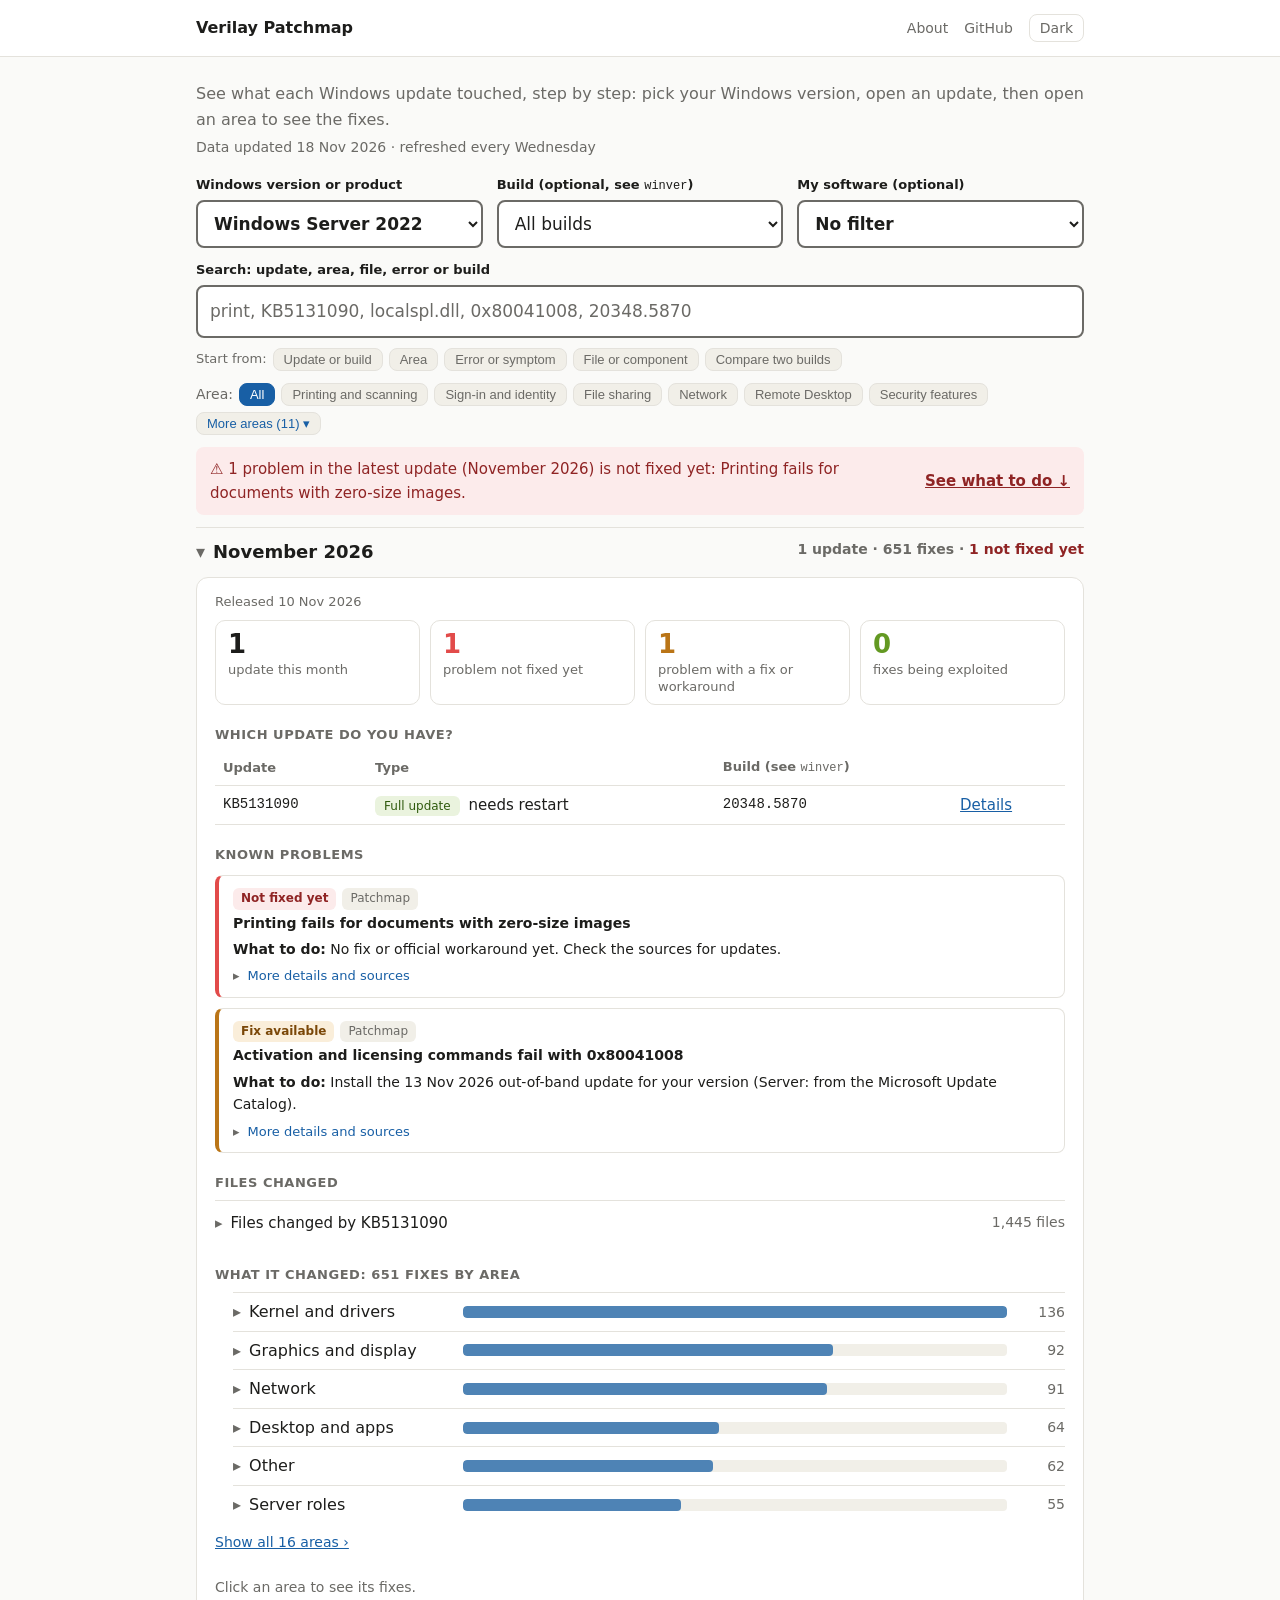
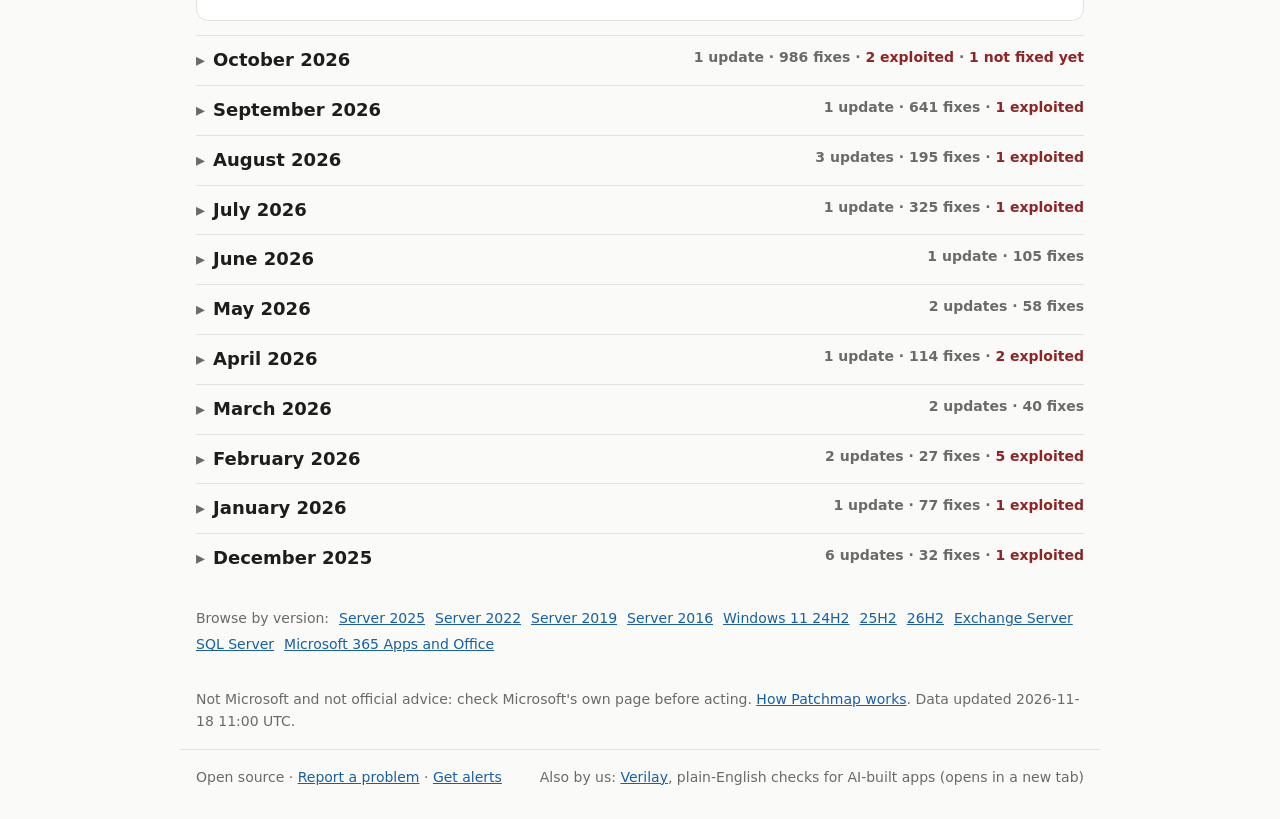
==== commit 69176529: "'Compare two builds' button under the search box: fills in a real example (a recent build to the new" ====
--- a/index.html
+++ b/index.html
@@ -50,6 +50,7 @@
     <button type="button" class="chip" data-mode="area">Area</button>
     <button type="button" class="chip" data-mode="error">Error or symptom</button>
     <button type="button" class="chip" data-mode="file">File or component</button>
+    <button type="button" class="chip" id="cmpbtn" title="Type two builds or updates with 'to' between them, for example 26200.9445 to 26200.9974">Compare two builds</button>
   </div>
   <div class="chips" id="chips"></div>
 
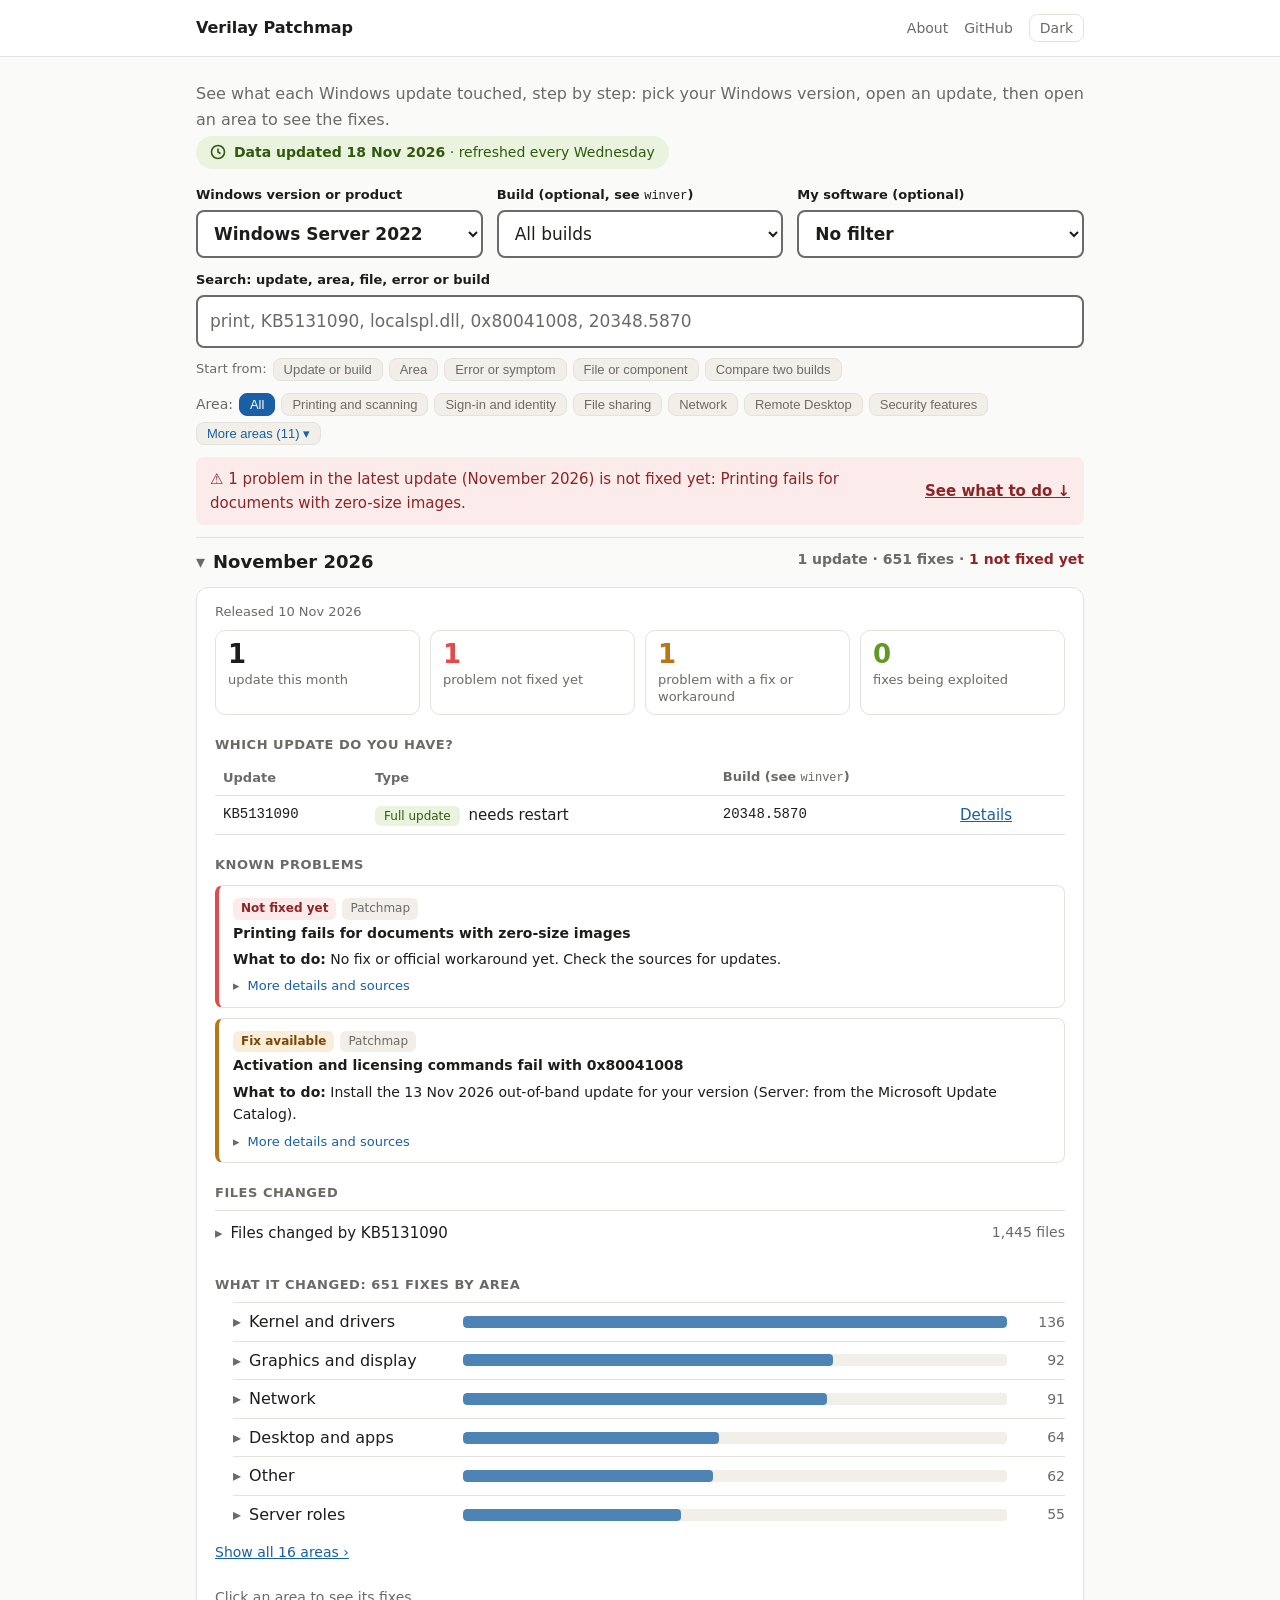
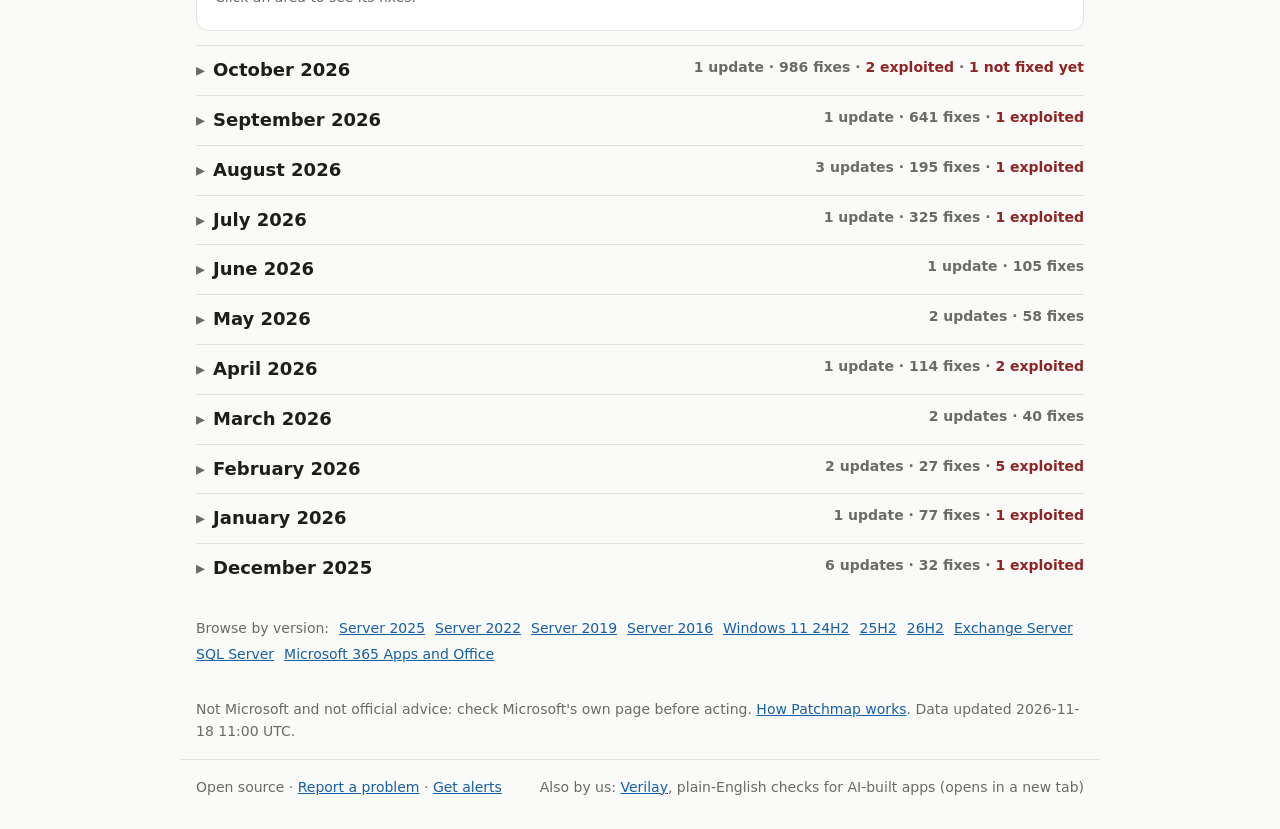
==== commit 7865918b: "Data date as a badge; 'Compare two builds' opens a bar with two drop-downs of real builds (no typing" ====
--- a/index.html
+++ b/index.html
@@ -22,7 +22,7 @@
 
 <main class="wrap">
   <p class="lead">See what each Windows update touched, step by step: pick your Windows version, open an update, then open an area to see the fixes.</p>
-  <p class="muted fresh" id="gentop"></p>
+  <p class="fresh" id="gentop"></p>
 
   <div class="controls">
     <div class="field">
@@ -50,7 +50,16 @@
     <button type="button" class="chip" data-mode="area">Area</button>
     <button type="button" class="chip" data-mode="error">Error or symptom</button>
     <button type="button" class="chip" data-mode="file">File or component</button>
-    <button type="button" class="chip" id="cmpbtn" title="Type two builds or updates with 'to' between them, for example 26200.9445 to 26200.9974">Compare two builds</button>
+    <button type="button" class="chip" id="cmpbtn" aria-expanded="false" aria-controls="cmpbar">Compare two builds</button>
+  </div>
+  <div class="cmpbar" id="cmpbar" hidden>
+    <div class="row">
+      <div><label for="cmpa">Older build (the device that works, or hasn't updated)</label><select id="cmpa"></select></div>
+      <div class="to">to</div>
+      <div><label for="cmpb">Newer build (the device with the problem)</label><select id="cmpb"></select></div>
+      <button type="button" class="swap" id="cmpswap">⇄ Swap</button>
+    </div>
+    <p class="tip">Find a device's build with <code>winver</code>. The comparison updates as soon as you pick. You can still type two builds in the search box, for example from a ticket.</p>
   </div>
   <div class="chips" id="chips"></div>
 
--- a/style.css
+++ b/style.css
@@ -32,6 +32,9 @@
 .lead { color: var(--muted); margin: 24px 0 16px; }
 .lead:has(+ .fresh) { margin-bottom: 4px; }
 .fresh { margin: 0 0 16px; font-size: 13px; }
+.freshbadge { display: inline-flex; align-items: center; gap: 8px; background: var(--ok-bg); color: var(--ok); border-radius: 999px; padding: 5px 14px; font-size: 14px; }
+.freshbadge svg { width: 16px; height: 16px; flex: none; }
+.freshbadge b { font-weight: 650; }
 .fresh:empty { display: none; }
 /* Row 1: version, build, software (three equal columns). Row 2: search, full width. Phones: one column. */
 .controls { display: grid; grid-template-columns: repeat(3, minmax(0, 1fr)); gap: 12px 14px; align-items: end; }
@@ -84,6 +87,15 @@
 .sugg .sg-i small { color: var(--muted); font-size: 12px; white-space: nowrap; }
 .sugg .sg-i.active, .sugg .sg-i:hover { background: var(--chip); }
 .startfrom { margin: 10px 0 0; font-size: 13px; color: var(--muted); display: flex; flex-wrap: wrap; gap: 6px; align-items: center; }
+.cmpbar { background: var(--card); border: 1px solid var(--line); border-left: 4px solid var(--accent); border-radius: 10px; padding: 12px 14px; margin: 10px 0 0; }
+.cmpbar[hidden] { display: none; }
+.cmpbar .row { display: flex; flex-wrap: wrap; align-items: end; gap: 10px; }
+.cmpbar label { display: block; font-size: 13px; color: var(--muted); margin-bottom: 4px; }
+.cmpbar select { font: inherit; font-size: 15px; padding: 8px 10px; border: 1px solid var(--field); border-radius: 8px; background: var(--card); color: var(--text); min-width: 300px; }
+.cmpbar .to { padding-bottom: 10px; font-weight: 600; }
+.cmpbar .swap { font: inherit; font-size: 13px; background: none; border: 0; color: var(--accent); cursor: pointer; padding: 0 0 10px; text-decoration: underline; }
+.cmpbar .tip { font-size: 13px; color: var(--muted); margin: 8px 0 0; }
+@media (max-width: 640px) { .cmpbar select { min-width: 0; width: 100%; } .cmpbar .row > div { width: 100%; } }
 .startfrom .chip.on { background: var(--accent); color: var(--card); border-color: var(--accent); }
 .jumps { margin-top: 8px; font-size: 14px; display: flex; flex-wrap: wrap; gap: 6px; align-items: center; }
 .jumps .jl { font-size: 13px; padding: 2px 9px; border-radius: 8px; background: var(--chip); border: 1px solid var(--line); color: var(--text); text-decoration: none; }
